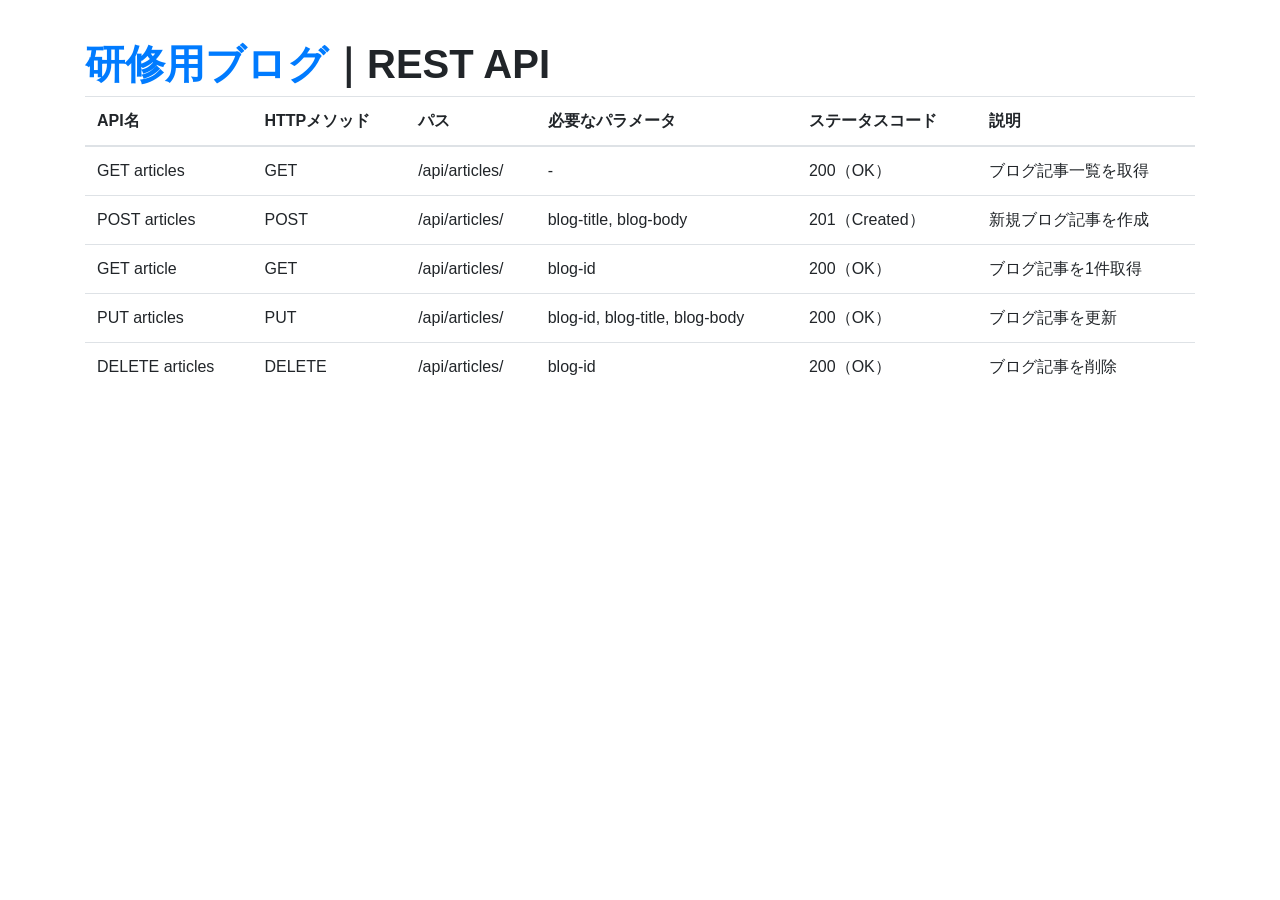
==== api/index.html @ 19d4678e "4月5日更新: REST API設計, 関心の分離完了" ====
<!doctype html>
<html lang="ja">
    <head>
        <meta charset="utf-8">
        <meta http-equiv="X-UA-Compatible" content="IE=edge">
        <meta name="viewport" content="width=device-width, initial-scale=1">
        <title>研修用ブログ｜REST API</title>
        <!-- stylesheets -->
        <link rel="stylesheet" href="../static/css/bootstrap.min.css">
    </head>
    <body>
        <div class="container">
            <div class="row pt-4">
                <div class="col-md-12 mt-3 mb-3">
                    <h1><a href="../">研修用ブログ</a>｜REST API</h1>
                    <table class="table">
                        <thead>
                            <tr>
                                <th>API名</th>
                                <th>HTTPメソッド</th>
                                <th>パス</th>
                                <th>必要なパラメータ</th>
                                <th>ステータスコード</th>
                                <th>説明</th>
                            </tr>
                        </thead>
                        <tbody>
                            <tr>
                                <td>GET articles</td>
                                <td>GET</td>
                                <td>/api/articles/</td>
                                <td>-</td>
                                <td>200（OK）</td>
                                <td>ブログ記事一覧を取得</td>
                            </tr>
                            <tr>
                                <td>POST articles</td>
                                <td>POST</td>
                                <td>/api/articles/</td>
                                <td>blog-title, blog-body</td>
                                <td>201（Created）</td>
                                <td>新規ブログ記事を作成</td>
                            </tr>
                            <tr>
                                <td>GET article</td>
                                <td>GET</td>
                                <td>/api/articles/</td>
                                <td>blog-id</td>
                                <td>200（OK）</td>
                                <td>ブログ記事を1件取得</td>
                            </tr>
                            <tr>
                                <td>PUT articles</td>
                                <td>PUT</td>
                                <td>/api/articles/</td>
                                <td>blog-id, blog-title, blog-body</td>
                                <td>200（OK）</td>
                                <td>ブログ記事を更新</td>
                            </tr>
                            <tr>
                                <td>DELETE articles</td>
                                <td>DELETE</td>
                                <td>/api/articles/</td>
                                <td>blog-id</td>
                                <td>200（OK）</td>
                                <td>ブログ記事を削除</td>
                            </tr>
                        </tbody>
                    </table>
                </div>
            </div>
        </div>
        <!-- javascripts -->
        <script src="../static/js/bootstrap.min.js"></script>
    </body>
</html>
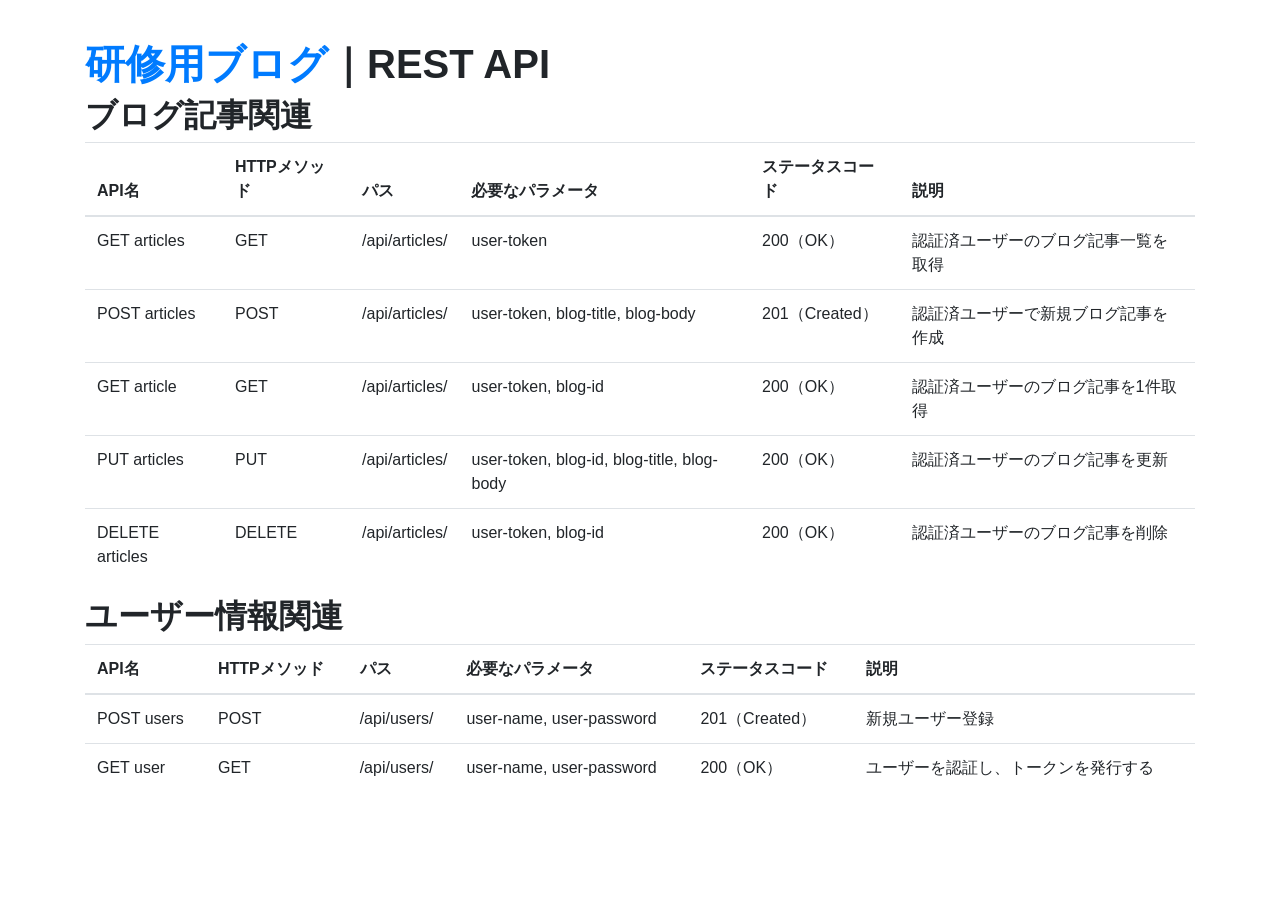
==== commit 985d4a90: "4月9日更新: 細かい修正と REST APIによるユーザー管理機能の実装 modified:   - api/articles/validation.php:     - 変数名を $data =>" ====
--- a/api/index.html
+++ b/api/index.html
@@ -13,6 +13,7 @@
             <div class="row pt-4">
                 <div class="col-md-12 mt-3 mb-3">
                     <h1><a href="../">研修用ブログ</a>｜REST API</h1>
+                    <h2>ブログ記事関連</h2>
                     <table class="table">
                         <thead>
                             <tr>
@@ -29,41 +30,73 @@
                                 <td>GET articles</td>
                                 <td>GET</td>
                                 <td>/api/articles/</td>
-                                <td>-</td>
+                                <td>user-token</td>
                                 <td>200（OK）</td>
-                                <td>ブログ記事一覧を取得</td>
+                                <td>認証済ユーザーのブログ記事一覧を取得</td>
                             </tr>
                             <tr>
                                 <td>POST articles</td>
                                 <td>POST</td>
                                 <td>/api/articles/</td>
-                                <td>blog-title, blog-body</td>
+                                <td>user-token, blog-title, blog-body</td>
                                 <td>201（Created）</td>
-                                <td>新規ブログ記事を作成</td>
+                                <td>認証済ユーザーで新規ブログ記事を作成</td>
                             </tr>
                             <tr>
                                 <td>GET article</td>
                                 <td>GET</td>
                                 <td>/api/articles/</td>
-                                <td>blog-id</td>
+                                <td>user-token, blog-id</td>
                                 <td>200（OK）</td>
-                                <td>ブログ記事を1件取得</td>
+                                <td>認証済ユーザーのブログ記事を1件取得</td>
                             </tr>
                             <tr>
                                 <td>PUT articles</td>
                                 <td>PUT</td>
                                 <td>/api/articles/</td>
-                                <td>blog-id, blog-title, blog-body</td>
+                                <td>user-token, blog-id, blog-title, blog-body</td>
                                 <td>200（OK）</td>
-                                <td>ブログ記事を更新</td>
+                                <td>認証済ユーザーのブログ記事を更新</td>
                             </tr>
                             <tr>
                                 <td>DELETE articles</td>
                                 <td>DELETE</td>
                                 <td>/api/articles/</td>
-                                <td>blog-id</td>
+                                <td>user-token, blog-id</td>
                                 <td>200（OK）</td>
-                                <td>ブログ記事を削除</td>
+                                <td>認証済ユーザーのブログ記事を削除</td>
+                            </tr>
+                        </tbody>
+                    </table>
+
+                    <h2>ユーザー情報関連</h2>
+                    <table class="table">
+                        <thead>
+                            <tr>
+                                <th>API名</th>
+                                <th>HTTPメソッド</th>
+                                <th>パス</th>
+                                <th>必要なパラメータ</th>
+                                <th>ステータスコード</th>
+                                <th>説明</th>
+                            </tr>
+                        </thead>
+                        <tbody>
+                            <tr>
+                                <td>POST users</td>
+                                <td>POST</td>
+                                <td>/api/users/</td>
+                                <td>user-name, user-password</td>
+                                <td>201（Created）</td>
+                                <td>新規ユーザー登録</td>
+                            </tr>
+                            <tr>
+                                <td>GET user</td>
+                                <td>GET</td>
+                                <td>/api/users/</td>
+                                <td>user-name, user-password</td>
+                                <td>200（OK）</td>
+                                <td>ユーザーを認証し、トークンを発行する</td>
                             </tr>
                         </tbody>
                     </table>
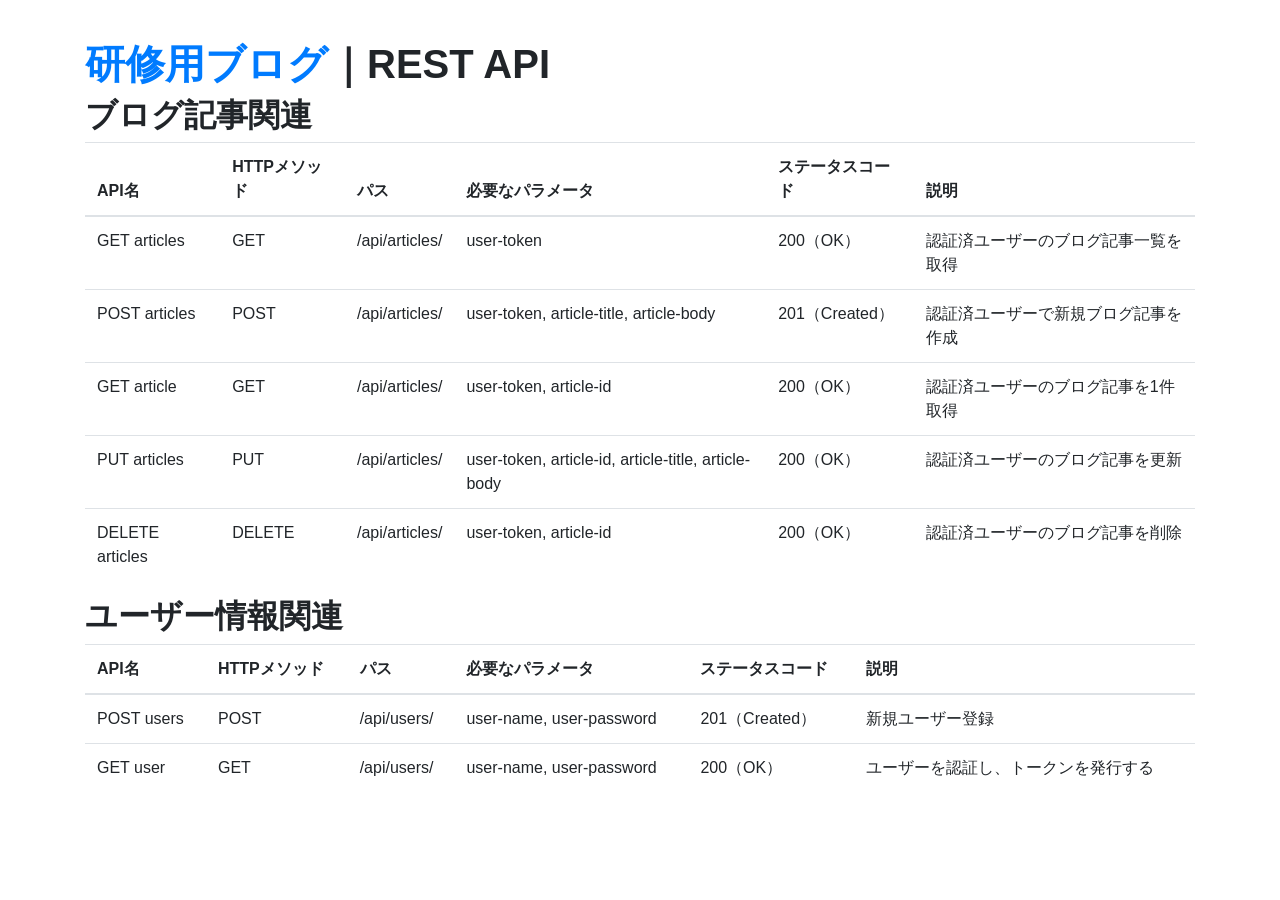
==== commit 8266aa9f: "REST APIによるユーザー認証機能の実装完了" ====
--- a/api/index.html
+++ b/api/index.html
@@ -38,7 +38,7 @@
                                 <td>POST articles</td>
                                 <td>POST</td>
                                 <td>/api/articles/</td>
-                                <td>user-token, blog-title, blog-body</td>
+                                <td>user-token, article-title, article-body</td>
                                 <td>201（Created）</td>
                                 <td>認証済ユーザーで新規ブログ記事を作成</td>
                             </tr>
@@ -46,7 +46,7 @@
                                 <td>GET article</td>
                                 <td>GET</td>
                                 <td>/api/articles/</td>
-                                <td>user-token, blog-id</td>
+                                <td>user-token, article-id</td>
                                 <td>200（OK）</td>
                                 <td>認証済ユーザーのブログ記事を1件取得</td>
                             </tr>
@@ -54,7 +54,7 @@
                                 <td>PUT articles</td>
                                 <td>PUT</td>
                                 <td>/api/articles/</td>
-                                <td>user-token, blog-id, blog-title, blog-body</td>
+                                <td>user-token, article-id, article-title, article-body</td>
                                 <td>200（OK）</td>
                                 <td>認証済ユーザーのブログ記事を更新</td>
                             </tr>
@@ -62,7 +62,7 @@
                                 <td>DELETE articles</td>
                                 <td>DELETE</td>
                                 <td>/api/articles/</td>
-                                <td>user-token, blog-id</td>
+                                <td>user-token, article-id</td>
                                 <td>200（OK）</td>
                                 <td>認証済ユーザーのブログ記事を削除</td>
                             </tr>
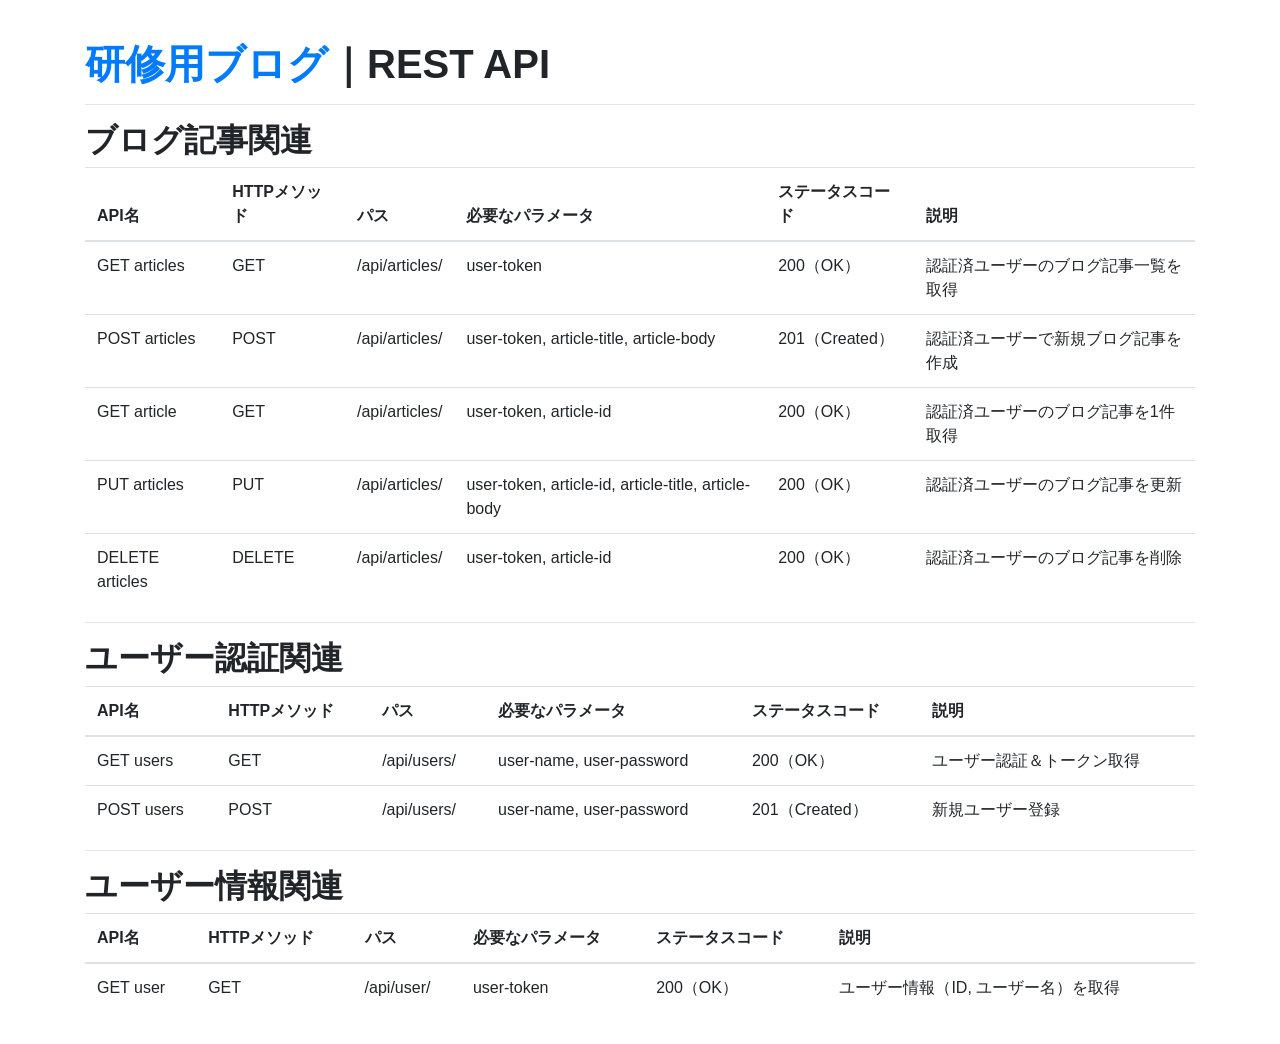
==== commit 75870acc: "REAST API: ユーザー情報取得APIを分離" ====
--- a/api/index.html
+++ b/api/index.html
@@ -13,6 +13,9 @@
             <div class="row pt-4">
                 <div class="col-md-12 mt-3 mb-3">
                     <h1><a href="../">研修用ブログ</a>｜REST API</h1>
+
+                    <hr>
+
                     <h2>ブログ記事関連</h2>
                     <table class="table">
                         <thead>
@@ -69,6 +72,42 @@
                         </tbody>
                     </table>
 
+                    <hr>
+
+                    <h2>ユーザー認証関連</h2>
+                    <table class="table">
+                        <thead>
+                            <tr>
+                                <th>API名</th>
+                                <th>HTTPメソッド</th>
+                                <th>パス</th>
+                                <th>必要なパラメータ</th>
+                                <th>ステータスコード</th>
+                                <th>説明</th>
+                            </tr>
+                        </thead>
+                        <tbody>
+                            <tr>
+                                <td>GET users</td>
+                                <td>GET</td>
+                                <td>/api/users/</td>
+                                <td>user-name, user-password</td>
+                                <td>200（OK）</td>
+                                <td>ユーザー認証＆トークン取得</td>
+                            </tr>
+                            <tr>
+                                <td>POST users</td>
+                                <td>POST</td>
+                                <td>/api/users/</td>
+                                <td>user-name, user-password</td>
+                                <td>201（Created）</td>
+                                <td>新規ユーザー登録</td>
+                            </tr>
+                        </tbody>
+                    </table>
+
+                    <hr>
+
                     <h2>ユーザー情報関連</h2>
                     <table class="table">
                         <thead>
@@ -83,20 +122,12 @@
                         </thead>
                         <tbody>
                             <tr>
-                                <td>POST users</td>
-                                <td>POST</td>
-                                <td>/api/users/</td>
-                                <td>user-name, user-password</td>
-                                <td>201（Created）</td>
-                                <td>新規ユーザー登録</td>
-                            </tr>
-                            <tr>
                                 <td>GET user</td>
                                 <td>GET</td>
-                                <td>/api/users/</td>
-                                <td>user-name, user-password</td>
+                                <td>/api/user/</td>
+                                <td>user-token</td>
                                 <td>200（OK）</td>
-                                <td>ユーザーを認証し、トークンを発行する</td>
+                                <td>ユーザー情報（ID, ユーザー名）を取得</td>
                             </tr>
                         </tbody>
                     </table>
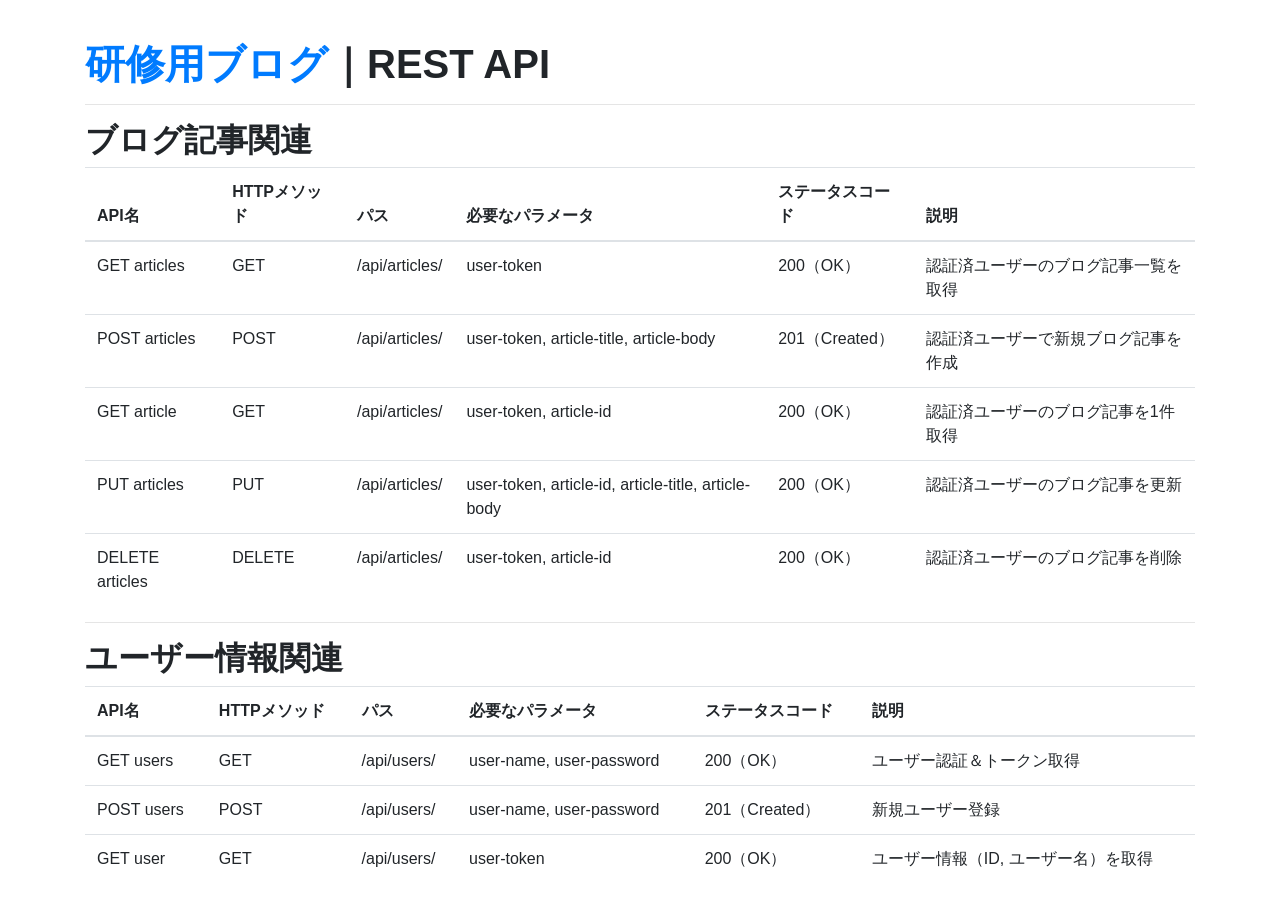
==== commit fd105b0d: "API周りの整理" ====
--- a/api/index.html
+++ b/api/index.html
@@ -74,7 +74,7 @@
 
                     <hr>
 
-                    <h2>ユーザー認証関連</h2>
+                    <h2>ユーザー情報関連</h2>
                     <table class="table">
                         <thead>
                             <tr>
@@ -103,32 +103,14 @@
                                 <td>201（Created）</td>
                                 <td>新規ユーザー登録</td>
                             </tr>
-                        </tbody>
-                    </table>
-
-                    <hr>
-
-                    <h2>ユーザー情報関連</h2>
-                    <table class="table">
-                        <thead>
                             <tr>
-                                <th>API名</th>
-                                <th>HTTPメソッド</th>
-                                <th>パス</th>
-                                <th>必要なパラメータ</th>
-                                <th>ステータスコード</th>
-                                <th>説明</th>
-                            </tr>
-                        </thead>
-                        <tbody>
-                            <tr>
-                                <td>GET user</td>
-                                <td>GET</td>
-                                <td>/api/user/</td>
-                                <td>user-token</td>
-                                <td>200（OK）</td>
-                                <td>ユーザー情報（ID, ユーザー名）を取得</td>
-                            </tr>
+                              <td>GET user</td>
+                              <td>GET</td>
+                              <td>/api/users/</td>
+                              <td>user-token</td>
+                              <td>200（OK）</td>
+                              <td>ユーザー情報（ID, ユーザー名）を取得</td>
+                          </tr>
                         </tbody>
                     </table>
                 </div>
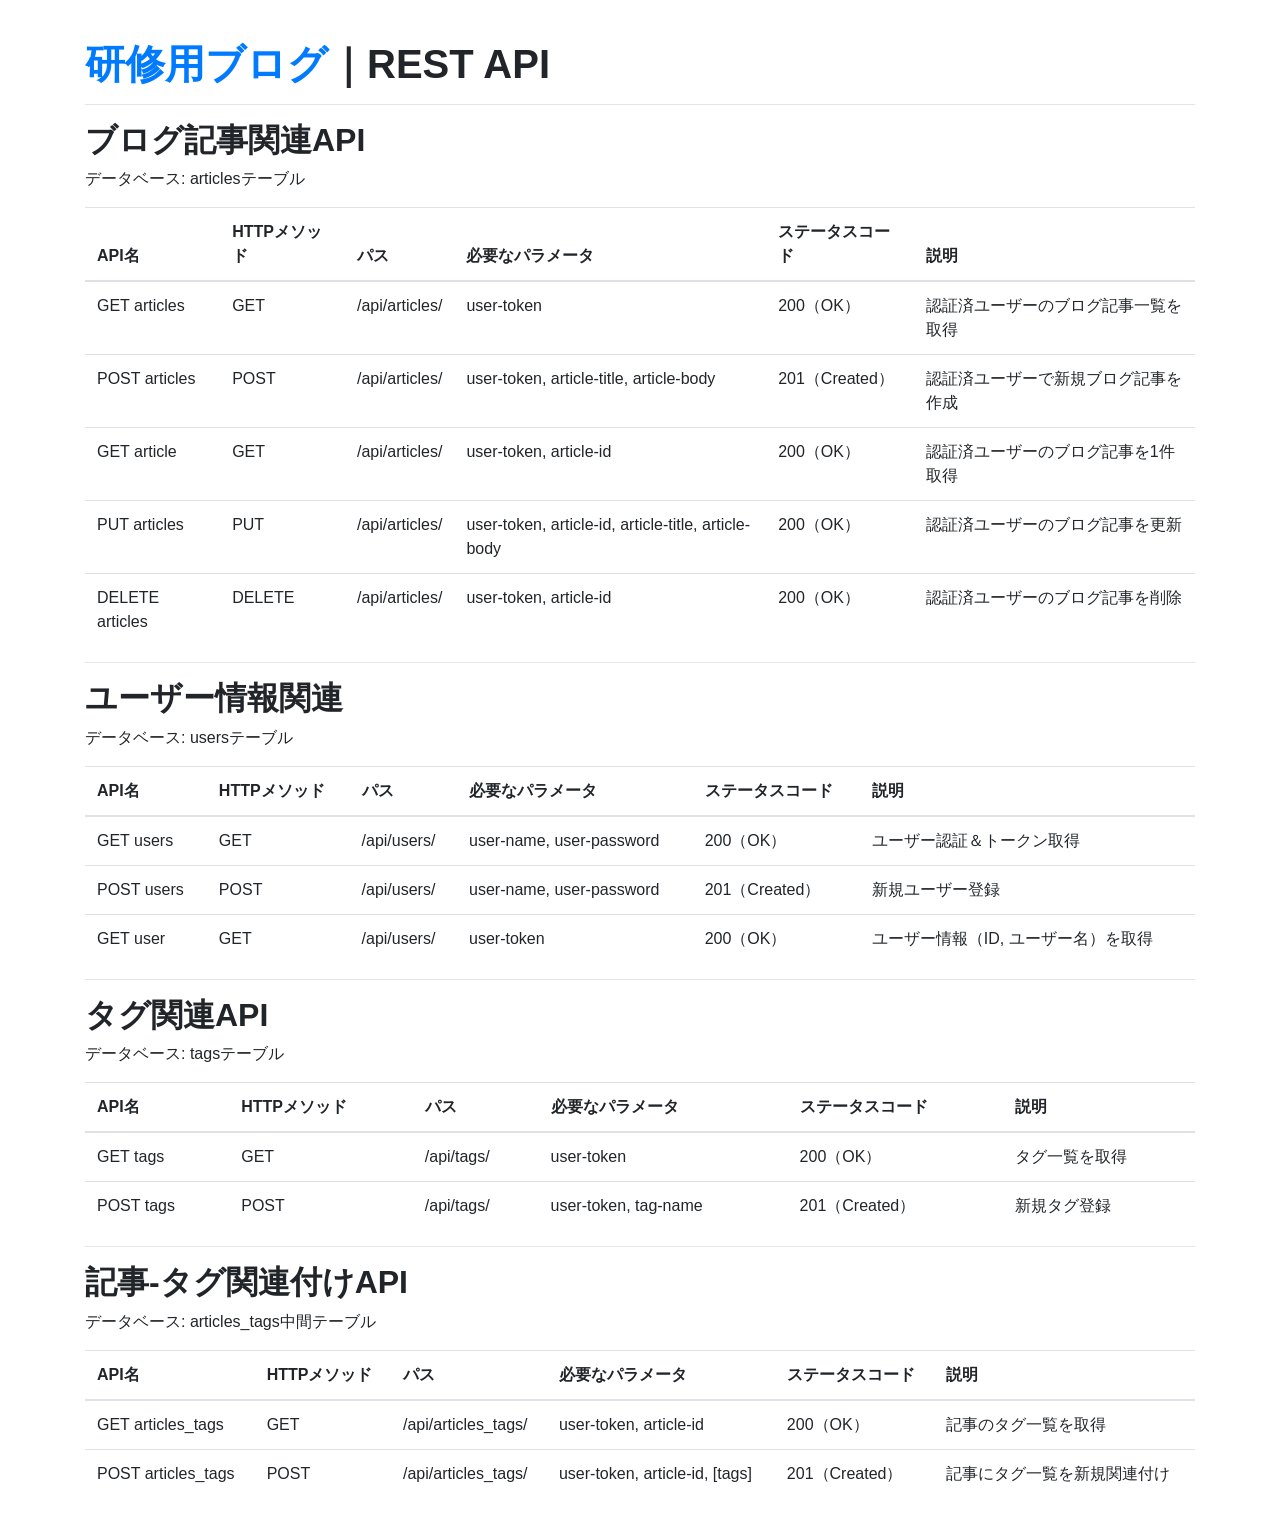
==== commit 52e97912: "タグ機能関連APIの実装" ====
--- a/api/index.html
+++ b/api/index.html
@@ -16,7 +16,8 @@
 
                     <hr>
 
-                    <h2>ブログ記事関連</h2>
+                    <h2>ブログ記事関連API</h2>
+                    <p>データベース: articlesテーブル</p>
                     <table class="table">
                         <thead>
                             <tr>
@@ -75,6 +76,7 @@
                     <hr>
 
                     <h2>ユーザー情報関連</h2>
+                    <p>データベース: usersテーブル</p>
                     <table class="table">
                         <thead>
                             <tr>
@@ -113,6 +115,76 @@
                           </tr>
                         </tbody>
                     </table>
+
+                    <hr>
+
+                    <h2>タグ関連API</h2>
+                    <p>データベース: tagsテーブル</p>
+                    <table class="table">
+                        <thead>
+                            <tr>
+                                <th>API名</th>
+                                <th>HTTPメソッド</th>
+                                <th>パス</th>
+                                <th>必要なパラメータ</th>
+                                <th>ステータスコード</th>
+                                <th>説明</th>
+                            </tr>
+                        </thead>
+                        <tbody>
+                            <tr>
+                                <td>GET tags</td>
+                                <td>GET</td>
+                                <td>/api/tags/</td>
+                                <td>user-token</td>
+                                <td>200（OK）</td>
+                                <td>タグ一覧を取得</td>
+                            </tr>
+                            <tr>
+                                <td>POST tags</td>
+                                <td>POST</td>
+                                <td>/api/tags/</td>
+                                <td>user-token, tag-name</td>
+                                <td>201（Created）</td>
+                                <td>新規タグ登録</td>
+                            </tr>
+                        </tbody>
+                    </table>
+                    
+                    <hr>
+
+                    <h2>記事-タグ関連付けAPI</h2>
+                    <p>データベース: articles_tags中間テーブル</p>
+                    <table class="table">
+                        <thead>
+                            <tr>
+                                <th>API名</th>
+                                <th>HTTPメソッド</th>
+                                <th>パス</th>
+                                <th>必要なパラメータ</th>
+                                <th>ステータスコード</th>
+                                <th>説明</th>
+                            </tr>
+                        </thead>
+                        <tbody>
+                            <tr>
+                                <td>GET articles_tags</td>
+                                <td>GET</td>
+                                <td>/api/articles_tags/</td>
+                                <td>user-token, article-id</td>
+                                <td>200（OK）</td>
+                                <td>記事のタグ一覧を取得</td>
+                            </tr>
+                            <tr>
+                                <td>POST articles_tags</td>
+                                <td>POST</td>
+                                <td>/api/articles_tags/</td>
+                                <td>user-token, article-id, [tags]</td>
+                                <td>201（Created）</td>
+                                <td>記事にタグ一覧を新規関連付け</td>
+                            </tr>
+                        </tbody>
+                    </table>
                 </div>
             </div>
         </div>
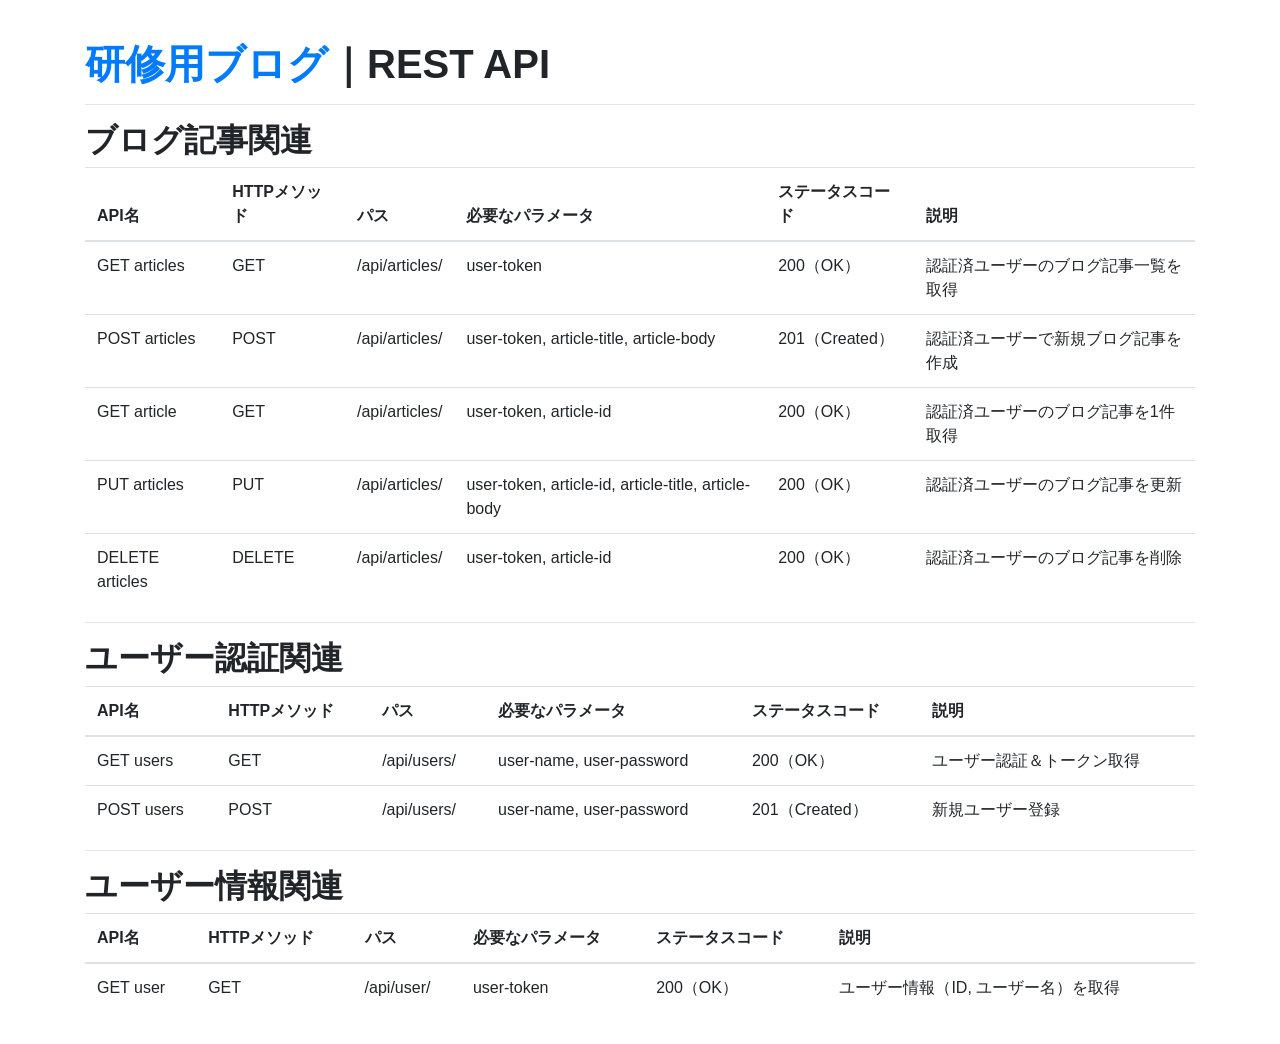
==== commit c13f9a7e: "各種修正" ====
--- a/api/index.html
+++ b/api/index.html
@@ -1,194 +1,140 @@
-<!doctype html>
-<html lang="ja">
-    <head>
-        <meta charset="utf-8">
-        <meta http-equiv="X-UA-Compatible" content="IE=edge">
-        <meta name="viewport" content="width=device-width, initial-scale=1">
-        <title>研修用ブログ｜REST API</title>
-        <!-- stylesheets -->
-        <link rel="stylesheet" href="../static/css/bootstrap.min.css">
-    </head>
-    <body>
-        <div class="container">
-            <div class="row pt-4">
-                <div class="col-md-12 mt-3 mb-3">
-                    <h1><a href="../">研修用ブログ</a>｜REST API</h1>
-
-                    <hr>
-
-                    <h2>ブログ記事関連API</h2>
-                    <p>データベース: articlesテーブル</p>
-                    <table class="table">
-                        <thead>
-                            <tr>
-                                <th>API名</th>
-                                <th>HTTPメソッド</th>
-                                <th>パス</th>
-                                <th>必要なパラメータ</th>
-                                <th>ステータスコード</th>
-                                <th>説明</th>
-                            </tr>
-                        </thead>
-                        <tbody>
-                            <tr>
-                                <td>GET articles</td>
-                                <td>GET</td>
-                                <td>/api/articles/</td>
-                                <td>user-token</td>
-                                <td>200（OK）</td>
-                                <td>認証済ユーザーのブログ記事一覧を取得</td>
-                            </tr>
-                            <tr>
-                                <td>POST articles</td>
-                                <td>POST</td>
-                                <td>/api/articles/</td>
-                                <td>user-token, article-title, article-body</td>
-                                <td>201（Created）</td>
-                                <td>認証済ユーザーで新規ブログ記事を作成</td>
-                            </tr>
-                            <tr>
-                                <td>GET article</td>
-                                <td>GET</td>
-                                <td>/api/articles/</td>
-                                <td>user-token, article-id</td>
-                                <td>200（OK）</td>
-                                <td>認証済ユーザーのブログ記事を1件取得</td>
-                            </tr>
-                            <tr>
-                                <td>PUT articles</td>
-                                <td>PUT</td>
-                                <td>/api/articles/</td>
-                                <td>user-token, article-id, article-title, article-body</td>
-                                <td>200（OK）</td>
-                                <td>認証済ユーザーのブログ記事を更新</td>
-                            </tr>
-                            <tr>
-                                <td>DELETE articles</td>
-                                <td>DELETE</td>
-                                <td>/api/articles/</td>
-                                <td>user-token, article-id</td>
-                                <td>200（OK）</td>
-                                <td>認証済ユーザーのブログ記事を削除</td>
-                            </tr>
-                        </tbody>
-                    </table>
-
-                    <hr>
-
-                    <h2>ユーザー情報関連</h2>
-                    <p>データベース: usersテーブル</p>
-                    <table class="table">
-                        <thead>
-                            <tr>
-                                <th>API名</th>
-                                <th>HTTPメソッド</th>
-                                <th>パス</th>
-                                <th>必要なパラメータ</th>
-                                <th>ステータスコード</th>
-                                <th>説明</th>
-                            </tr>
-                        </thead>
-                        <tbody>
-                            <tr>
-                                <td>GET users</td>
-                                <td>GET</td>
-                                <td>/api/users/</td>
-                                <td>user-name, user-password</td>
-                                <td>200（OK）</td>
-                                <td>ユーザー認証＆トークン取得</td>
-                            </tr>
-                            <tr>
-                                <td>POST users</td>
-                                <td>POST</td>
-                                <td>/api/users/</td>
-                                <td>user-name, user-password</td>
-                                <td>201（Created）</td>
-                                <td>新規ユーザー登録</td>
-                            </tr>
-                            <tr>
-                              <td>GET user</td>
-                              <td>GET</td>
-                              <td>/api/users/</td>
-                              <td>user-token</td>
-                              <td>200（OK）</td>
-                              <td>ユーザー情報（ID, ユーザー名）を取得</td>
-                          </tr>
-                        </tbody>
-                    </table>
-
-                    <hr>
-
-                    <h2>タグ関連API</h2>
-                    <p>データベース: tagsテーブル</p>
-                    <table class="table">
-                        <thead>
-                            <tr>
-                                <th>API名</th>
-                                <th>HTTPメソッド</th>
-                                <th>パス</th>
-                                <th>必要なパラメータ</th>
-                                <th>ステータスコード</th>
-                                <th>説明</th>
-                            </tr>
-                        </thead>
-                        <tbody>
-                            <tr>
-                                <td>GET tags</td>
-                                <td>GET</td>
-                                <td>/api/tags/</td>
-                                <td>user-token</td>
-                                <td>200（OK）</td>
-                                <td>タグ一覧を取得</td>
-                            </tr>
-                            <tr>
-                                <td>POST tags</td>
-                                <td>POST</td>
-                                <td>/api/tags/</td>
-                                <td>user-token, tag-name</td>
-                                <td>201（Created）</td>
-                                <td>新規タグ登録</td>
-                            </tr>
-                        </tbody>
-                    </table>
-                    
-                    <hr>
-
-                    <h2>記事-タグ関連付けAPI</h2>
-                    <p>データベース: articles_tags中間テーブル</p>
-                    <table class="table">
-                        <thead>
-                            <tr>
-                                <th>API名</th>
-                                <th>HTTPメソッド</th>
-                                <th>パス</th>
-                                <th>必要なパラメータ</th>
-                                <th>ステータスコード</th>
-                                <th>説明</th>
-                            </tr>
-                        </thead>
-                        <tbody>
-                            <tr>
-                                <td>GET articles_tags</td>
-                                <td>GET</td>
-                                <td>/api/articles_tags/</td>
-                                <td>user-token, article-id</td>
-                                <td>200（OK）</td>
-                                <td>記事のタグ一覧を取得</td>
-                            </tr>
-                            <tr>
-                                <td>POST articles_tags</td>
-                                <td>POST</td>
-                                <td>/api/articles_tags/</td>
-                                <td>user-token, article-id, [tags]</td>
-                                <td>201（Created）</td>
-                                <td>記事にタグ一覧を新規関連付け</td>
-                            </tr>
-                        </tbody>
-                    </table>
-                </div>
-            </div>
-        </div>
-        <!-- javascripts -->
-        <script src="../static/js/bootstrap.min.js"></script>
-    </body>
+<!doctype html>
+<html lang="ja">
+    <head>
+        <meta charset="utf-8">
+        <meta http-equiv="X-UA-Compatible" content="IE=edge">
+        <meta name="viewport" content="width=device-width, initial-scale=1">
+        <title>研修用ブログ｜REST API</title>
+        <!-- stylesheets -->
+        <link rel="stylesheet" href="../static/css/bootstrap.min.css">
+    </head>
+    <body>
+        <div class="container">
+            <div class="row pt-4">
+                <div class="col-md-12 mt-3 mb-3">
+                    <h1><a href="../">研修用ブログ</a>｜REST API</h1>
+
+                    <hr>
+
+                    <h2>ブログ記事関連</h2>
+                    <table class="table">
+                        <thead>
+                            <tr>
+                                <th>API名</th>
+                                <th>HTTPメソッド</th>
+                                <th>パス</th>
+                                <th>必要なパラメータ</th>
+                                <th>ステータスコード</th>
+                                <th>説明</th>
+                            </tr>
+                        </thead>
+                        <tbody>
+                            <tr>
+                                <td>GET articles</td>
+                                <td>GET</td>
+                                <td>/api/articles/</td>
+                                <td>user-token</td>
+                                <td>200（OK）</td>
+                                <td>認証済ユーザーのブログ記事一覧を取得</td>
+                            </tr>
+                            <tr>
+                                <td>POST articles</td>
+                                <td>POST</td>
+                                <td>/api/articles/</td>
+                                <td>user-token, article-title, article-body</td>
+                                <td>201（Created）</td>
+                                <td>認証済ユーザーで新規ブログ記事を作成</td>
+                            </tr>
+                            <tr>
+                                <td>GET article</td>
+                                <td>GET</td>
+                                <td>/api/articles/</td>
+                                <td>user-token, article-id</td>
+                                <td>200（OK）</td>
+                                <td>認証済ユーザーのブログ記事を1件取得</td>
+                            </tr>
+                            <tr>
+                                <td>PUT articles</td>
+                                <td>PUT</td>
+                                <td>/api/articles/</td>
+                                <td>user-token, article-id, article-title, article-body</td>
+                                <td>200（OK）</td>
+                                <td>認証済ユーザーのブログ記事を更新</td>
+                            </tr>
+                            <tr>
+                                <td>DELETE articles</td>
+                                <td>DELETE</td>
+                                <td>/api/articles/</td>
+                                <td>user-token, article-id</td>
+                                <td>200（OK）</td>
+                                <td>認証済ユーザーのブログ記事を削除</td>
+                            </tr>
+                        </tbody>
+                    </table>
+
+                    <hr>
+
+                    <h2>ユーザー認証関連</h2>
+                    <table class="table">
+                        <thead>
+                            <tr>
+                                <th>API名</th>
+                                <th>HTTPメソッド</th>
+                                <th>パス</th>
+                                <th>必要なパラメータ</th>
+                                <th>ステータスコード</th>
+                                <th>説明</th>
+                            </tr>
+                        </thead>
+                        <tbody>
+                            <tr>
+                                <td>GET users</td>
+                                <td>GET</td>
+                                <td>/api/users/</td>
+                                <td>user-name, user-password</td>
+                                <td>200（OK）</td>
+                                <td>ユーザー認証＆トークン取得</td>
+                            </tr>
+                            <tr>
+                                <td>POST users</td>
+                                <td>POST</td>
+                                <td>/api/users/</td>
+                                <td>user-name, user-password</td>
+                                <td>201（Created）</td>
+                                <td>新規ユーザー登録</td>
+                            </tr>
+                        </tbody>
+                    </table>
+
+                    <hr>
+
+                    <h2>ユーザー情報関連</h2>
+                    <table class="table">
+                        <thead>
+                            <tr>
+                                <th>API名</th>
+                                <th>HTTPメソッド</th>
+                                <th>パス</th>
+                                <th>必要なパラメータ</th>
+                                <th>ステータスコード</th>
+                                <th>説明</th>
+                            </tr>
+                        </thead>
+                        <tbody>
+                            <tr>
+                                <td>GET user</td>
+                                <td>GET</td>
+                                <td>/api/user/</td>
+                                <td>user-token</td>
+                                <td>200（OK）</td>
+                                <td>ユーザー情報（ID, ユーザー名）を取得</td>
+                            </tr>
+                        </tbody>
+                    </table>
+                </div>
+            </div>
+        </div>
+        <!-- javascripts -->
+        <script src="../static/js/bootstrap.min.js"></script>
+    </body>
 </html>
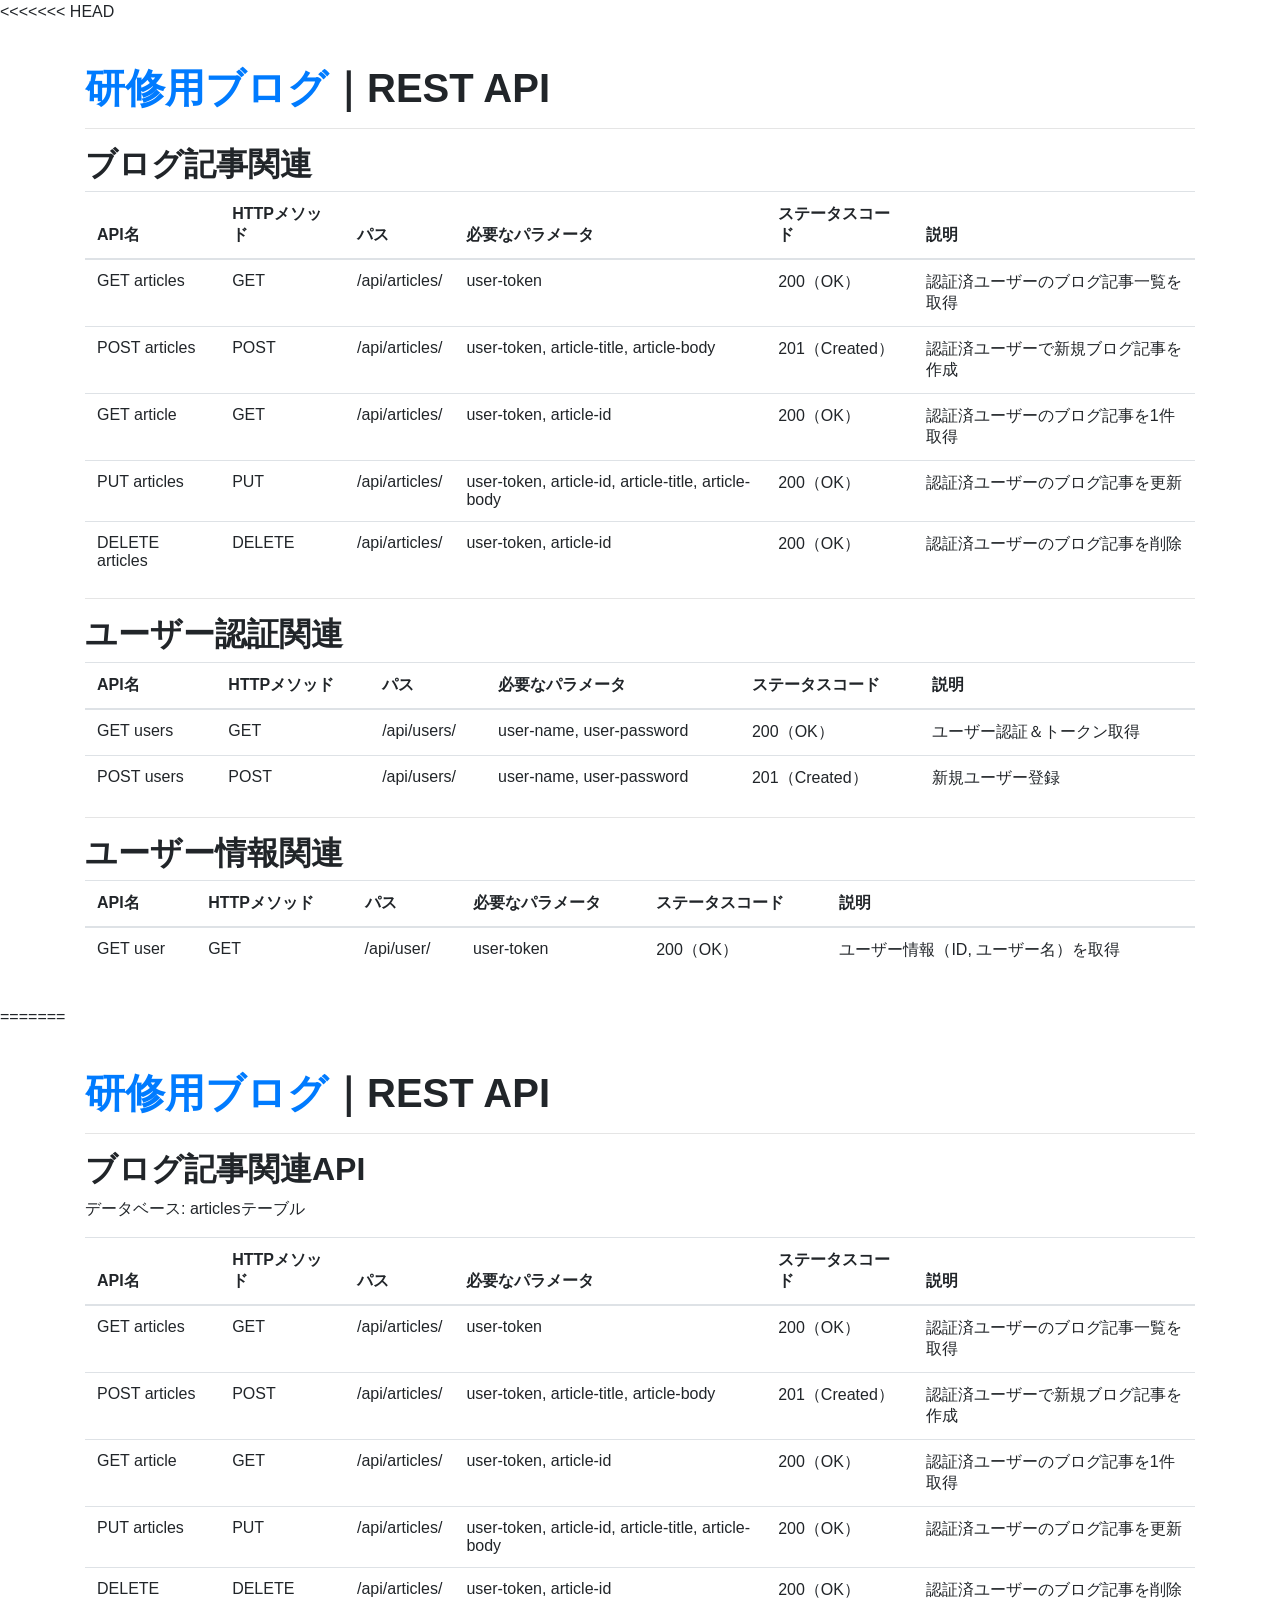
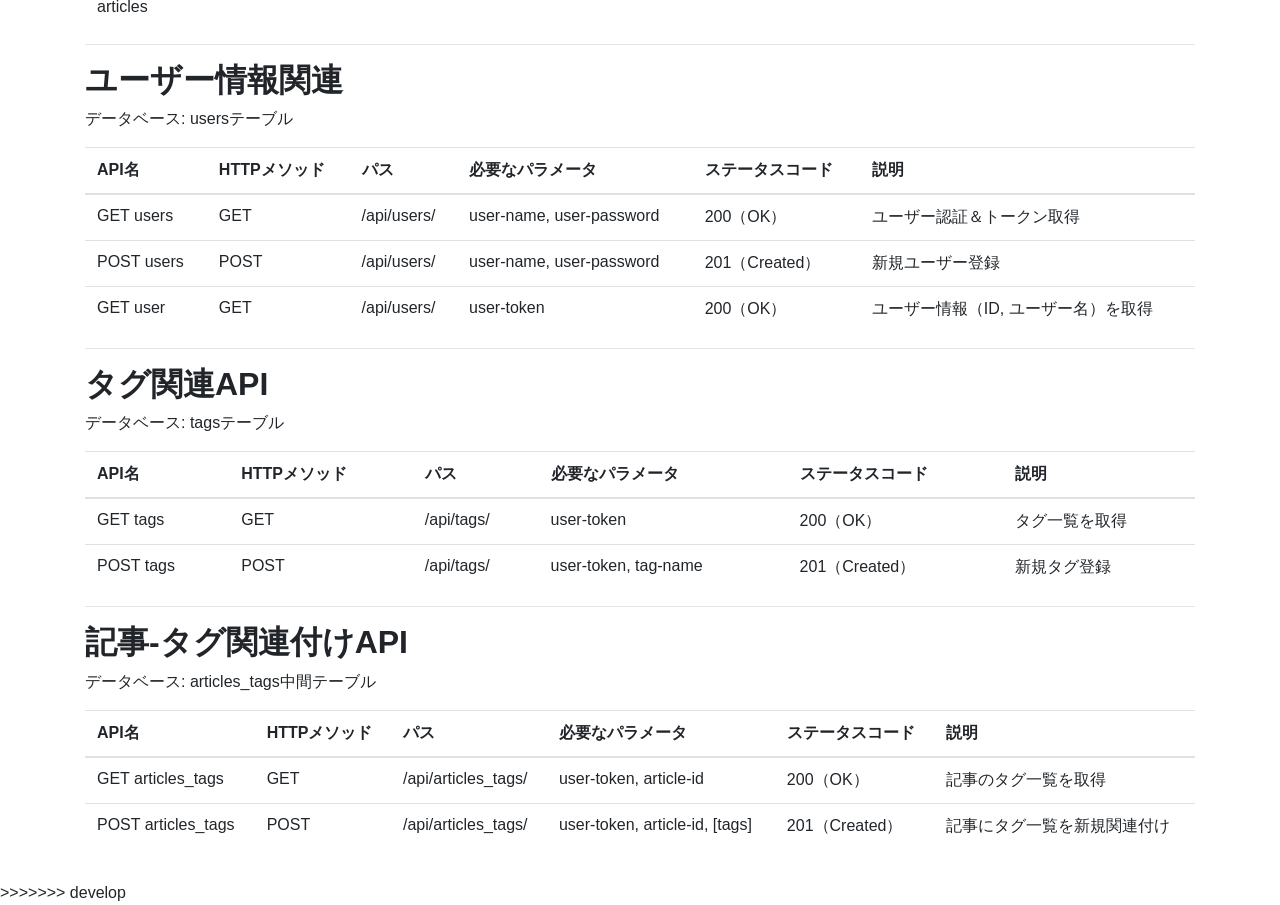
==== commit 56d144c7: "タグ機能の実装" ====
--- a/api/index.html
+++ b/api/index.html
@@ -1,3 +1,4 @@
+<<<<<<< HEAD
 <!doctype html>
 <html lang="ja">
     <head>
@@ -137,4 +138,199 @@
         <!-- javascripts -->
         <script src="../static/js/bootstrap.min.js"></script>
     </body>
+=======
+<!doctype html>
+<html lang="ja">
+    <head>
+        <meta charset="utf-8">
+        <meta http-equiv="X-UA-Compatible" content="IE=edge">
+        <meta name="viewport" content="width=device-width, initial-scale=1">
+        <title>研修用ブログ｜REST API</title>
+        <!-- stylesheets -->
+        <link rel="stylesheet" href="../static/css/bootstrap.min.css">
+    </head>
+    <body>
+        <div class="container">
+            <div class="row pt-4">
+                <div class="col-md-12 mt-3 mb-3">
+                    <h1><a href="../">研修用ブログ</a>｜REST API</h1>
+
+                    <hr>
+
+                    <h2>ブログ記事関連API</h2>
+                    <p>データベース: articlesテーブル</p>
+                    <table class="table">
+                        <thead>
+                            <tr>
+                                <th>API名</th>
+                                <th>HTTPメソッド</th>
+                                <th>パス</th>
+                                <th>必要なパラメータ</th>
+                                <th>ステータスコード</th>
+                                <th>説明</th>
+                            </tr>
+                        </thead>
+                        <tbody>
+                            <tr>
+                                <td>GET articles</td>
+                                <td>GET</td>
+                                <td>/api/articles/</td>
+                                <td>user-token</td>
+                                <td>200（OK）</td>
+                                <td>認証済ユーザーのブログ記事一覧を取得</td>
+                            </tr>
+                            <tr>
+                                <td>POST articles</td>
+                                <td>POST</td>
+                                <td>/api/articles/</td>
+                                <td>user-token, article-title, article-body</td>
+                                <td>201（Created）</td>
+                                <td>認証済ユーザーで新規ブログ記事を作成</td>
+                            </tr>
+                            <tr>
+                                <td>GET article</td>
+                                <td>GET</td>
+                                <td>/api/articles/</td>
+                                <td>user-token, article-id</td>
+                                <td>200（OK）</td>
+                                <td>認証済ユーザーのブログ記事を1件取得</td>
+                            </tr>
+                            <tr>
+                                <td>PUT articles</td>
+                                <td>PUT</td>
+                                <td>/api/articles/</td>
+                                <td>user-token, article-id, article-title, article-body</td>
+                                <td>200（OK）</td>
+                                <td>認証済ユーザーのブログ記事を更新</td>
+                            </tr>
+                            <tr>
+                                <td>DELETE articles</td>
+                                <td>DELETE</td>
+                                <td>/api/articles/</td>
+                                <td>user-token, article-id</td>
+                                <td>200（OK）</td>
+                                <td>認証済ユーザーのブログ記事を削除</td>
+                            </tr>
+                        </tbody>
+                    </table>
+
+                    <hr>
+
+                    <h2>ユーザー情報関連</h2>
+                    <p>データベース: usersテーブル</p>
+                    <table class="table">
+                        <thead>
+                            <tr>
+                                <th>API名</th>
+                                <th>HTTPメソッド</th>
+                                <th>パス</th>
+                                <th>必要なパラメータ</th>
+                                <th>ステータスコード</th>
+                                <th>説明</th>
+                            </tr>
+                        </thead>
+                        <tbody>
+                            <tr>
+                                <td>GET users</td>
+                                <td>GET</td>
+                                <td>/api/users/</td>
+                                <td>user-name, user-password</td>
+                                <td>200（OK）</td>
+                                <td>ユーザー認証＆トークン取得</td>
+                            </tr>
+                            <tr>
+                                <td>POST users</td>
+                                <td>POST</td>
+                                <td>/api/users/</td>
+                                <td>user-name, user-password</td>
+                                <td>201（Created）</td>
+                                <td>新規ユーザー登録</td>
+                            </tr>
+                            <tr>
+                              <td>GET user</td>
+                              <td>GET</td>
+                              <td>/api/users/</td>
+                              <td>user-token</td>
+                              <td>200（OK）</td>
+                              <td>ユーザー情報（ID, ユーザー名）を取得</td>
+                          </tr>
+                        </tbody>
+                    </table>
+
+                    <hr>
+
+                    <h2>タグ関連API</h2>
+                    <p>データベース: tagsテーブル</p>
+                    <table class="table">
+                        <thead>
+                            <tr>
+                                <th>API名</th>
+                                <th>HTTPメソッド</th>
+                                <th>パス</th>
+                                <th>必要なパラメータ</th>
+                                <th>ステータスコード</th>
+                                <th>説明</th>
+                            </tr>
+                        </thead>
+                        <tbody>
+                            <tr>
+                                <td>GET tags</td>
+                                <td>GET</td>
+                                <td>/api/tags/</td>
+                                <td>user-token</td>
+                                <td>200（OK）</td>
+                                <td>タグ一覧を取得</td>
+                            </tr>
+                            <tr>
+                                <td>POST tags</td>
+                                <td>POST</td>
+                                <td>/api/tags/</td>
+                                <td>user-token, tag-name</td>
+                                <td>201（Created）</td>
+                                <td>新規タグ登録</td>
+                            </tr>
+                        </tbody>
+                    </table>
+                    
+                    <hr>
+
+                    <h2>記事-タグ関連付けAPI</h2>
+                    <p>データベース: articles_tags中間テーブル</p>
+                    <table class="table">
+                        <thead>
+                            <tr>
+                                <th>API名</th>
+                                <th>HTTPメソッド</th>
+                                <th>パス</th>
+                                <th>必要なパラメータ</th>
+                                <th>ステータスコード</th>
+                                <th>説明</th>
+                            </tr>
+                        </thead>
+                        <tbody>
+                            <tr>
+                                <td>GET articles_tags</td>
+                                <td>GET</td>
+                                <td>/api/articles_tags/</td>
+                                <td>user-token, article-id</td>
+                                <td>200（OK）</td>
+                                <td>記事のタグ一覧を取得</td>
+                            </tr>
+                            <tr>
+                                <td>POST articles_tags</td>
+                                <td>POST</td>
+                                <td>/api/articles_tags/</td>
+                                <td>user-token, article-id, [tags]</td>
+                                <td>201（Created）</td>
+                                <td>記事にタグ一覧を新規関連付け</td>
+                            </tr>
+                        </tbody>
+                    </table>
+                </div>
+            </div>
+        </div>
+        <!-- javascripts -->
+        <script src="../static/js/bootstrap.min.js"></script>
+    </body>
+>>>>>>> develop
 </html>
